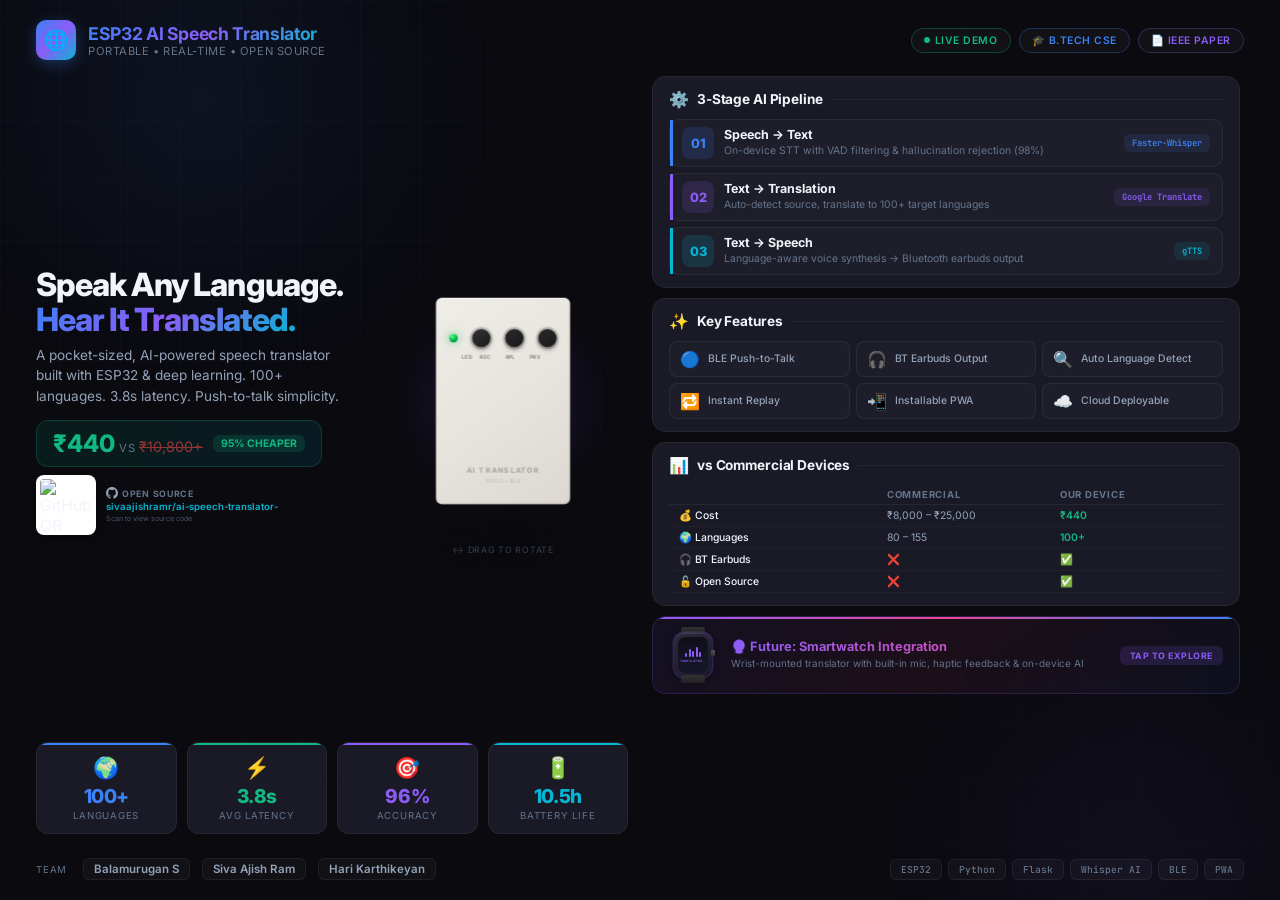
==== docs/index.html @ 403675ee "feat: add interactive showcase website with 3D device model, clickable info panels, smartwatch futur" ====
<!DOCTYPE html>
<html lang="en">
<head>
    <meta charset="UTF-8">
    <meta name="viewport" content="width=device-width, initial-scale=1.0">
    <title>ESP32 AI Speech Translator — Showcase</title>
    <link rel="preconnect" href="https://fonts.googleapis.com">
    <link rel="preconnect" href="https://fonts.gstatic.com" crossorigin>
    <link href="https://fonts.googleapis.com/css2?family=Inter:wght@300;400;500;600;700;800;900&family=JetBrains+Mono:wght@400;500&display=swap" rel="stylesheet">
    <style>
        /* ═══════════════════════════════════════════
           RESET & BASE
           ═══════════════════════════════════════════ */
        *, *::before, *::after {
            margin: 0;
            padding: 0;
            box-sizing: border-box;
        }

        :root {
            --bg-primary: #0a0a0f;
            --bg-secondary: #12121a;
            --bg-card: #1a1a26;
            --bg-card-hover: #22222f;
            --accent-blue: #3b82f6;
            --accent-purple: #8b5cf6;
            --accent-cyan: #06b6d4;
            --accent-green: #10b981;
            --accent-orange: #f59e0b;
            --accent-red: #ef4444;
            --accent-pink: #ec4899;
            --text-primary: #f1f5f9;
            --text-secondary: #94a3b8;
            --text-muted: #64748b;
            --border: rgba(255, 255, 255, 0.06);
            --glow-blue: rgba(59, 130, 246, 0.15);
            --glow-purple: rgba(139, 92, 246, 0.15);
            --gradient-main: linear-gradient(135deg, #3b82f6, #8b5cf6, #06b6d4);
            --gradient-card: linear-gradient(135deg, rgba(59, 130, 246, 0.05), rgba(139, 92, 246, 0.05));
        }

        html {
            font-size: 16px;
            scroll-behavior: smooth;
            overflow: hidden;
        }

        body {
            font-family: 'Inter', -apple-system, BlinkMacSystemFont, sans-serif;
            background: var(--bg-primary);
            color: var(--text-primary);
            height: 100vh;
            width: 100vw;
            overflow: hidden;
            position: relative;
        }

        /* ═══════════════════════════════════════════
           BACKGROUND
           ═══════════════════════════════════════════ */
        .bg-grid {
            position: fixed;
            inset: 0;
            background-image:
                linear-gradient(rgba(59, 130, 246, 0.03) 1px, transparent 1px),
                linear-gradient(90deg, rgba(59, 130, 246, 0.03) 1px, transparent 1px);
            background-size: 60px 60px;
            z-index: 0;
        }

        .bg-glow-1 {
            position: fixed;
            width: 600px;
            height: 600px;
            background: radial-gradient(circle, rgba(59, 130, 246, 0.08), transparent 70%);
            top: -200px;
            left: -100px;
            border-radius: 50%;
            z-index: 0;
            animation: floatGlow 8s ease-in-out infinite;
        }

        .bg-glow-2 {
            position: fixed;
            width: 500px;
            height: 500px;
            background: radial-gradient(circle, rgba(139, 92, 246, 0.06), transparent 70%);
            bottom: -200px;
            right: -100px;
            border-radius: 50%;
            z-index: 0;
            animation: floatGlow 10s ease-in-out infinite reverse;
        }

        @keyframes floatGlow {
            0%, 100% { transform: translate(0, 0) scale(1); }
            50% { transform: translate(30px, 20px) scale(1.1); }
        }

        /* ═══════════════════════════════════════════
           MAIN LAYOUT — iPad Landscape Optimized
           ═══════════════════════════════════════════ */
        .showcase {
            position: relative;
            z-index: 1;
            height: 100vh;
            display: flex;
            flex-direction: column;
            padding: 20px 36px;
            gap: 16px;
        }

        /* ── TOP BAR ── */
        .top-bar {
            display: flex;
            align-items: center;
            justify-content: space-between;
            flex-shrink: 0;
        }

        .brand {
            display: flex;
            align-items: center;
            gap: 12px;
        }

        .brand-icon {
            width: 40px;
            height: 40px;
            background: var(--gradient-main);
            border-radius: 10px;
            display: flex;
            align-items: center;
            justify-content: center;
            font-size: 20px;
            box-shadow: 0 4px 15px rgba(59, 130, 246, 0.3);
        }

        .brand-text {
            font-size: 1.1rem;
            font-weight: 700;
            background: var(--gradient-main);
            -webkit-background-clip: text;
            -webkit-text-fill-color: transparent;
            background-clip: text;
            letter-spacing: -0.02em;
        }

        .brand-sub {
            font-size: 0.7rem;
            color: var(--text-muted);
            font-weight: 400;
            letter-spacing: 0.05em;
            text-transform: uppercase;
        }

        .top-badges {
            display: flex;
            gap: 8px;
        }

        .badge {
            display: flex;
            align-items: center;
            gap: 5px;
            padding: 5px 12px;
            border-radius: 20px;
            font-size: 0.65rem;
            font-weight: 600;
            text-transform: uppercase;
            letter-spacing: 0.05em;
            border: 1px solid var(--border);
            background: rgba(255, 255, 255, 0.03);
        }

        .badge-green { border-color: rgba(16, 185, 129, 0.3); color: var(--accent-green); }
        .badge-blue { border-color: rgba(59, 130, 246, 0.3); color: var(--accent-blue); }
        .badge-purple { border-color: rgba(139, 92, 246, 0.3); color: var(--accent-purple); }

        /* ── MAIN CONTENT ── */
        .main-content {
            flex: 1;
            display: grid;
            grid-template-columns: 1fr 1fr;
            gap: 24px;
            min-height: 0;
        }

        /* ── LEFT PANEL — Hero + Device ── */
        .left-panel {
            display: flex;
            flex-direction: column;
            gap: 16px;
        }

        .hero-section {
            flex: 1;
            display: flex;
            align-items: center;
            gap: 24px;
        }

        .hero-text {
            flex: 1;
        }

        .hero-title {
            font-size: 2rem;
            font-weight: 800;
            line-height: 1.1;
            letter-spacing: -0.03em;
            margin-bottom: 8px;
        }

        .hero-title .highlight {
            background: var(--gradient-main);
            -webkit-background-clip: text;
            -webkit-text-fill-color: transparent;
            background-clip: text;
        }

        .hero-tagline {
            font-size: 0.85rem;
            color: var(--text-secondary);
            line-height: 1.5;
            margin-bottom: 14px;
        }

        .hero-cost {
            display: inline-flex;
            align-items: center;
            gap: 10px;
            padding: 8px 16px;
            border-radius: 12px;
            background: linear-gradient(135deg, rgba(16, 185, 129, 0.1), rgba(6, 182, 212, 0.1));
            border: 1px solid rgba(16, 185, 129, 0.2);
        }

        .hero-cost .price {
            font-size: 1.5rem;
            font-weight: 800;
            color: var(--accent-green);
        }

        .hero-cost .vs {
            font-size: 0.7rem;
            color: var(--text-muted);
            text-transform: uppercase;
            letter-spacing: 0.05em;
        }

        .hero-cost .old-price {
            font-size: 0.9rem;
            color: var(--accent-red);
            text-decoration: line-through;
            opacity: 0.6;
        }

        .hero-cost .save {
            font-size: 0.65rem;
            font-weight: 700;
            color: var(--accent-green);
            background: rgba(16, 185, 129, 0.15);
            padding: 2px 8px;
            border-radius: 6px;
        }

        .device-showcase {
            width: 250px;
            height: 300px;
            flex-shrink: 0;
            position: relative;
            display: flex;
            align-items: center;
            justify-content: center;
            perspective: 800px;
            cursor: grab;
        }

        .device-showcase:active {
            cursor: grabbing;
        }

        .device-glow {
            position: absolute;
            width: 220px;
            height: 220px;
            background: radial-gradient(circle, rgba(59, 130, 246, 0.18), rgba(139, 92, 246, 0.08), transparent 70%);
            border-radius: 50%;
            animation: pulse 3s ease-in-out infinite;
            z-index: 0;
        }

        @keyframes pulse {
            0%, 100% { transform: scale(1); opacity: 0.5; }
            50% { transform: scale(1.2); opacity: 1; }
        }

        /* ── 3D DEVICE MODEL ── */
        .device-3d-wrapper {
            position: relative;
            z-index: 2;
            width: 130px;
            height: 200px;
            transform-style: preserve-3d;
            animation: deviceFloat 6s ease-in-out infinite, deviceAutoRotate 12s ease-in-out infinite;
            transition: transform 0.1s ease-out;
        }

        .device-3d-wrapper.dragging {
            animation: none;
        }

        @keyframes deviceFloat {
            0%, 100% { transform: translateY(0) rotateX(-15deg) rotateY(-25deg); }
            50% { transform: translateY(-10px) rotateX(-15deg) rotateY(-25deg); }
        }

        @keyframes deviceAutoRotate {
            0% { transform: translateY(0) rotateX(-15deg) rotateY(-25deg); }
            25% { transform: translateY(-8px) rotateX(-10deg) rotateY(-15deg); }
            50% { transform: translateY(-10px) rotateX(-20deg) rotateY(-35deg); }
            75% { transform: translateY(-5px) rotateX(-12deg) rotateY(-20deg); }
            100% { transform: translateY(0) rotateX(-15deg) rotateY(-25deg); }
        }

        .device-face {
            position: absolute;
            backface-visibility: hidden;
        }

        /* Front Face */
        .device-front {
            width: 130px;
            height: 200px;
            background: linear-gradient(145deg, #f0eee9, #e8e4de, #ddd9d2);
            border-radius: 6px;
            transform: translateZ(25px);
            box-shadow: inset 0 1px 0 rgba(255,255,255,0.5), inset 0 -1px 3px rgba(0,0,0,0.05);
            display: flex;
            flex-direction: column;
            align-items: center;
            padding-top: 22px;
            gap: 0;
        }

        /* Buttons container on front */
        .device-buttons {
            display: flex;
            gap: 14px;
            align-items: center;
            margin-top: 8px;
        }

        .device-btn {
            width: 18px;
            height: 18px;
            border-radius: 50%;
            background: linear-gradient(145deg, #2a2a2a, #1a1a1a);
            box-shadow:
                0 2px 4px rgba(0,0,0,0.4),
                inset 0 1px 1px rgba(255,255,255,0.1),
                0 0 0 2px rgba(0,0,0,0.15);
            position: relative;
            transition: transform 0.2s, box-shadow 0.2s;
        }

        .device-btn:hover {
            transform: scale(0.92);
            box-shadow:
                0 1px 2px rgba(0,0,0,0.4),
                inset 0 1px 1px rgba(255,255,255,0.1),
                0 0 0 2px rgba(0,0,0,0.15);
        }

        .device-btn.rec-btn {
            background: linear-gradient(145deg, #333, #1c1c1c);
        }

        .device-led {
            width: 8px;
            height: 8px;
            border-radius: 50%;
            background: radial-gradient(circle at 30% 30%, #5eff8a, #00c853, #008f3a);
            box-shadow:
                0 0 6px rgba(0, 200, 83, 0.6),
                0 0 15px rgba(0, 200, 83, 0.3),
                inset 0 -1px 2px rgba(0,0,0,0.3);
            animation: ledBlink 2s ease-in-out infinite;
        }

        @keyframes ledBlink {
            0%, 100% { box-shadow: 0 0 6px rgba(0, 200, 83, 0.6), 0 0 15px rgba(0, 200, 83, 0.3); }
            50% { box-shadow: 0 0 10px rgba(0, 200, 83, 0.9), 0 0 25px rgba(0, 200, 83, 0.5), 0 0 40px rgba(0, 200, 83, 0.2); }
        }

        /* Button labels */
        .device-btn-labels {
            display: flex;
            gap: 6px;
            margin-top: 6px;
            align-items: center;
        }

        .device-btn-label {
            font-size: 5px;
            font-weight: 700;
            color: rgba(80, 75, 70, 0.6);
            text-transform: uppercase;
            letter-spacing: 0.05em;
            width: 18px;
            text-align: center;
        }

        .device-btn-label.led-label {
            width: 8px;
        }

        /* ESP32 text on front */
        .device-label-main {
            margin-top: auto;
            margin-bottom: 20px;
            text-align: center;
        }

        .device-label-main .label-title {
            font-size: 7px;
            font-weight: 800;
            color: rgba(80, 75, 70, 0.35);
            letter-spacing: 0.15em;
            text-transform: uppercase;
        }

        .device-label-main .label-sub {
            font-size: 5px;
            color: rgba(80, 75, 70, 0.25);
            letter-spacing: 0.1em;
            margin-top: 2px;
        }

        /* Back Face */
        .device-back {
            width: 130px;
            height: 200px;
            background: linear-gradient(145deg, #e0dcd6, #d5d0ca);
            border-radius: 6px;
            transform: translateZ(-25px) rotateY(180deg);
            box-shadow: inset 0 1px 0 rgba(255,255,255,0.3);
            display: flex;
            flex-direction: column;
            align-items: center;
            justify-content: center;
            gap: 6px;
        }

        .device-back-label {
            font-size: 6px;
            font-weight: 700;
            color: rgba(80, 75, 70, 0.3);
            letter-spacing: 0.2em;
            text-transform: uppercase;
        }

        .device-back-usb {
            width: 18px;
            height: 8px;
            border-radius: 2px;
            background: linear-gradient(to bottom, #888, #666);
            box-shadow: inset 0 1px 0 rgba(255,255,255,0.2), 0 1px 2px rgba(0,0,0,0.2);
        }

        /* Top Face */
        .device-top {
            width: 130px;
            height: 50px;
            background: linear-gradient(180deg, #f2efea, #e8e4de);
            top: -50px;
            transform-origin: center bottom;
            transform: rotateX(90deg);
            box-shadow: inset 0 1px 0 rgba(255,255,255,0.5);
        }

        /* Bottom Face */
        .device-bottom {
            width: 130px;
            height: 50px;
            background: linear-gradient(0deg, #d8d4ce, #ccc8c1);
            top: 150px;
            transform-origin: center bottom;
            transform: rotateX(-90deg);
            display: flex;
            align-items: center;
            justify-content: center;
        }

        .device-usb-port {
            width: 20px;
            height: 8px;
            border-radius: 2px;
            background: linear-gradient(to bottom, #777, #555);
            box-shadow: inset 0 1px 1px rgba(255,255,255,0.2), 0 1px 3px rgba(0,0,0,0.3);
        }

        /* Left Face */
        .device-left {
            width: 50px;
            height: 200px;
            background: linear-gradient(90deg, #ddd9d3, #e5e1db);
            left: -50px;
            transform-origin: right center;
            transform: rotateY(-90deg);
        }

        /* Right Face */
        .device-right {
            width: 50px;
            height: 200px;
            background: linear-gradient(-90deg, #e2ded8, #dad6d0);
            left: 130px;
            transform-origin: left center;
            transform: rotateY(90deg);
        }

        /* 3D Shadow on ground */
        .device-shadow {
            position: absolute;
            bottom: -10px;
            left: 50%;
            transform: translateX(-50%);
            width: 120px;
            height: 30px;
            background: radial-gradient(ellipse, rgba(0,0,0,0.25), transparent 70%);
            border-radius: 50%;
            filter: blur(8px);
            animation: shadowPulse 6s ease-in-out infinite;
        }

        @keyframes shadowPulse {
            0%, 100% { transform: translateX(-50%) scale(1); opacity: 0.6; }
            50% { transform: translateX(-50%) scale(0.85); opacity: 0.3; }
        }

        /* Hover hint text */
        .device-hint {
            position: absolute;
            bottom: -4px;
            left: 50%;
            transform: translateX(-50%);
            font-size: 0.55rem;
            color: var(--text-muted);
            opacity: 0.5;
            white-space: nowrap;
            letter-spacing: 0.08em;
            text-transform: uppercase;
            transition: opacity 0.3s;
        }

        .device-showcase:hover .device-hint {
            opacity: 0;
        }

        /* ── STATS ROW ── */
        .stats-row {
            display: grid;
            grid-template-columns: repeat(4, 1fr);
            gap: 10px;
            flex-shrink: 0;
        }

        .stat-card {
            background: var(--bg-card);
            border: 1px solid var(--border);
            border-radius: 12px;
            padding: 12px 10px;
            text-align: center;
            cursor: pointer;
            position: relative;
            overflow: hidden;
            transition: transform 0.3s, border-color 0.3s;
        }

        .stat-card:hover {
            transform: translateY(-2px);
            border-color: rgba(59, 130, 246, 0.2);
        }

        .stat-card::before {
            content: '';
            position: absolute;
            top: 0;
            left: 0;
            right: 0;
            height: 2px;
            border-radius: 2px 2px 0 0;
        }

        .stat-card:nth-child(1)::before { background: var(--accent-blue); }
        .stat-card:nth-child(2)::before { background: var(--accent-green); }
        .stat-card:nth-child(3)::before { background: var(--accent-purple); }
        .stat-card:nth-child(4)::before { background: var(--accent-cyan); }

        .stat-icon {
            font-size: 1.3rem;
            margin-bottom: 4px;
        }

        .stat-value {
            font-size: 1.2rem;
            font-weight: 800;
            letter-spacing: -0.02em;
        }

        .stat-card:nth-child(1) .stat-value { color: var(--accent-blue); }
        .stat-card:nth-child(2) .stat-value { color: var(--accent-green); }
        .stat-card:nth-child(3) .stat-value { color: var(--accent-purple); }
        .stat-card:nth-child(4) .stat-value { color: var(--accent-cyan); }

        .stat-label {
            font-size: 0.6rem;
            color: var(--text-muted);
            text-transform: uppercase;
            letter-spacing: 0.08em;
            margin-top: 2px;
        }

        /* ── RIGHT PANEL ── */
        .right-panel {
            display: flex;
            flex-direction: column;
            gap: 10px;
            min-height: 0;
            overflow-y: auto;
            padding-right: 4px;
        }

        /* ── ARCHITECTURE CARD ── */
        .arch-card {
            background: var(--bg-card);
            border: 1px solid var(--border);
            border-radius: 14px;
            padding: 12px 16px;
            flex-shrink: 0;
            display: flex;
            flex-direction: column;
        }

        .section-header {
            display: flex;
            align-items: center;
            gap: 8px;
            margin-bottom: 10px;
            flex-shrink: 0;
        }

        .section-header .icon {
            font-size: 1rem;
        }

        .section-header h2 {
            font-size: 0.85rem;
            font-weight: 700;
            letter-spacing: -0.01em;
        }

        .section-header .line {
            flex: 1;
            height: 1px;
            background: var(--border);
        }

        /* Pipeline Steps */
        .pipeline {
            display: flex;
            flex-direction: column;
            gap: 6px;
            flex: 1;
        }

        .pipeline-step {
            display: flex;
            align-items: center;
            gap: 10px;
            padding: 7px 12px;
            border-radius: 10px;
            cursor: pointer;
            background: rgba(255, 255, 255, 0.02);
            border: 1px solid var(--border);
            transition: all 0.3s;
            position: relative;
            overflow: visible;
        }

        .pipeline-step:hover {
            background: rgba(255, 255, 255, 0.04);
            transform: translateX(4px);
        }

        .pipeline-step::before {
            content: '';
            position: absolute;
            left: 0;
            top: 0;
            bottom: 0;
            width: 3px;
        }

        .pipeline-step:nth-child(1)::before { background: var(--accent-blue); }
        .pipeline-step:nth-child(2) { }
        .pipeline-step:nth-child(2)::before { background: var(--accent-purple); }
        .pipeline-step:nth-child(3)::before { background: var(--accent-cyan); }

        .step-num {
            width: 32px;
            height: 32px;
            border-radius: 8px;
            display: flex;
            align-items: center;
            justify-content: center;
            font-weight: 800;
            font-size: 0.8rem;
            flex-shrink: 0;
        }

        .pipeline-step:nth-child(1) .step-num {
            background: rgba(59, 130, 246, 0.15);
            color: var(--accent-blue);
        }
        .pipeline-step:nth-child(2) .step-num {
            background: rgba(139, 92, 246, 0.15);
            color: var(--accent-purple);
        }
        .pipeline-step:nth-child(3) .step-num {
            background: rgba(6, 182, 212, 0.15);
            color: var(--accent-cyan);
        }

        .step-content h3 {
            font-size: 0.78rem;
            font-weight: 700;
            margin-bottom: 2px;
        }

        .step-content p {
            font-size: 0.65rem;
            color: var(--text-muted);
            line-height: 1.4;
        }

        .step-tech {
            margin-left: auto;
            padding: 3px 8px;
            border-radius: 6px;
            font-size: 0.55rem;
            font-weight: 600;
            font-family: 'JetBrains Mono', monospace;
            white-space: nowrap;
            flex-shrink: 0;
        }

        .pipeline-step:nth-child(1) .step-tech {
            background: rgba(59, 130, 246, 0.1);
            color: var(--accent-blue);
        }
        .pipeline-step:nth-child(2) .step-tech {
            background: rgba(139, 92, 246, 0.1);
            color: var(--accent-purple);
        }
        .pipeline-step:nth-child(3) .step-tech {
            background: rgba(6, 182, 212, 0.1);
            color: var(--accent-cyan);
        }

        .pipeline-arrow {
            text-align: center;
            font-size: 0.9rem;
            color: var(--text-muted);
            margin: -4px 0;
        }

        /* ── FEATURES GRID ── */
        .features-card {
            background: var(--bg-card);
            border: 1px solid var(--border);
            border-radius: 14px;
            padding: 12px 16px;
            flex-shrink: 0;
        }

        .features-grid {
            display: grid;
            grid-template-columns: repeat(3, 1fr);
            gap: 6px;
        }

        .feature-item {
            display: flex;
            align-items: center;
            gap: 8px;
            padding: 7px 10px;
            cursor: pointer;
            border-radius: 8px;
            background: rgba(255, 255, 255, 0.02);
            border: 1px solid var(--border);
            transition: all 0.3s;
            position: relative;
            overflow: hidden;
        }

        .feature-item:hover {
            background: rgba(255, 255, 255, 0.04);
            border-color: rgba(139, 92, 246, 0.2);
        }

        .feature-icon {
            font-size: 1rem;
            flex-shrink: 0;
        }

        .feature-text {
            font-size: 0.65rem;
            font-weight: 500;
            color: var(--text-secondary);
            line-height: 1.3;
        }

        /* ── COMPARISON ROW ── */
        .comparison-card {
            background: var(--bg-card);
            border: 1px solid var(--border);
            border-radius: 14px;
            padding: 12px 16px;
            flex-shrink: 0;
        }

        .comparison-table {
            display: grid;
            grid-template-columns: 1.2fr 1fr 1fr;
            gap: 0;
            font-size: 0.65rem;
        }

        .comp-header {
            padding: 4px 10px;
            font-weight: 700;
            font-size: 0.6rem;
            text-transform: uppercase;
            letter-spacing: 0.08em;
            color: var(--text-muted);
            border-bottom: 1px solid var(--border);
        }

        .comp-header:last-child {
            color: var(--accent-green);
        }

        .comp-cell {
            padding: 4px 10px;
            border-bottom: 1px solid rgba(255, 255, 255, 0.03);
            color: var(--text-secondary);
        }

        .comp-cell.ours {
            color: var(--accent-green);
            font-weight: 600;
        }

        .comp-cell.label-cell {
            font-weight: 500;
            color: var(--text-primary);
        }

        /* ── BOTTOM BAR ── */
        .bottom-bar {
            display: flex;
            align-items: center;
            justify-content: space-between;
            padding: 8px 0 0;
            flex-shrink: 0;
        }

        .team-info {
            display: flex;
            align-items: center;
            gap: 16px;
        }

        .team-label {
            font-size: 0.6rem;
            color: var(--text-muted);
            text-transform: uppercase;
            letter-spacing: 0.08em;
        }

        .team-names {
            display: flex;
            gap: 12px;
        }

        .team-name {
            font-size: 0.72rem;
            font-weight: 600;
            color: var(--text-secondary);
            padding: 3px 10px;
            border-radius: 6px;
            background: rgba(255, 255, 255, 0.03);
            border: 1px solid var(--border);
        }

        .tech-stack {
            display: flex;
            gap: 6px;
            align-items: center;
        }

        .tech-pill {
            padding: 3px 10px;
            border-radius: 6px;
            font-size: 0.6rem;
            font-weight: 500;
            font-family: 'JetBrains Mono', monospace;
            background: rgba(255, 255, 255, 0.03);
            border: 1px solid var(--border);
            color: var(--text-muted);
        }

        /* ═══════════════════════════════════════════
           ANIMATIONS
           ═══════════════════════════════════════════ */
        @keyframes fadeInUp {
            from { opacity: 0; transform: translateY(20px); }
            to { opacity: 1; transform: translateY(0); }
        }

        @keyframes fadeInLeft {
            from { opacity: 0; transform: translateX(-20px); }
            to { opacity: 1; transform: translateX(0); }
        }

        @keyframes fadeInRight {
            from { opacity: 0; transform: translateX(20px); }
            to { opacity: 1; transform: translateX(0); }
        }

        @keyframes scaleIn {
            from { opacity: 0; transform: scale(0.9); }
            to { opacity: 1; transform: scale(1); }
        }

        .left-panel { animation: fadeInLeft 0.8s ease-out; }
        .right-panel { animation: fadeInRight 0.8s ease-out 0.2s both; }
        .top-bar { animation: fadeInUp 0.6s ease-out; }
        .bottom-bar { animation: fadeInUp 0.6s ease-out 0.4s both; }

        .stat-card:nth-child(1) { animation: scaleIn 0.5s ease-out 0.3s both; }
        .stat-card:nth-child(2) { animation: scaleIn 0.5s ease-out 0.4s both; }
        .stat-card:nth-child(3) { animation: scaleIn 0.5s ease-out 0.5s both; }
        .stat-card:nth-child(4) { animation: scaleIn 0.5s ease-out 0.6s both; }

        .pipeline-step:nth-child(1) { animation: fadeInLeft 0.5s ease-out 0.5s both; }
        .pipeline-step:nth-child(2) { animation: fadeInLeft 0.5s ease-out 0.6s both; }
        .pipeline-step:nth-child(3) { animation: fadeInLeft 0.5s ease-out 0.7s both; }

        /* ── LIVE INDICATOR ── */
        .live-dot {
            width: 6px;
            height: 6px;
            background: var(--accent-green);
            border-radius: 50%;
            display: inline-block;
            animation: livePulse 2s ease-in-out infinite;
        }

        @keyframes livePulse {
            0%, 100% { box-shadow: 0 0 0 0 rgba(16, 185, 129, 0.5); }
            50% { box-shadow: 0 0 0 6px rgba(16, 185, 129, 0); }
        }

        /* ── SCROLLBAR ── */
        ::-webkit-scrollbar { width: 4px; }
        ::-webkit-scrollbar-track { background: transparent; }
        ::-webkit-scrollbar-thumb { background: var(--text-muted); border-radius: 4px; }

        /* ═══════════════════════════════════════════
           RESPONSIVE — Smaller iPads
           ═══════════════════════════════════════════ */
        @media (max-height: 700px) {
            .showcase { padding: 12px 28px; gap: 10px; }
            .hero-title { font-size: 1.6rem; }
            .pipeline-step { padding: 8px 12px; }
            .stats-row { gap: 8px; }
            .stat-card { padding: 8px; }
            .stat-value { font-size: 1rem; }
        }

        @media (max-width: 900px) {
            .main-content {
                grid-template-columns: 1fr;
                overflow-y: auto;
            }
        }

        /* ═══════════════════════════════════════════
           CLICKABLE INFO INDICATORS
           ═══════════════════════════════════════════ */
        .info-hint {
            font-size: 0.5rem;
            color: var(--accent-cyan);
            opacity: 0;
            transition: opacity 0.3s;
            letter-spacing: 0.05em;
            display: flex;
            align-items: center;
            gap: 3px;
            position: absolute;
            bottom: 3px;
            right: 6px;
        }

        .info-hint-inline {
            font-size: 0.5rem;
            color: var(--accent-cyan);
            opacity: 0;
            transition: opacity 0.3s;
            letter-spacing: 0.05em;
            display: flex;
            align-items: center;
            gap: 3px;
            position: absolute;
            right: 6px;
            top: 50%;
            transform: translateY(-50%);
            pointer-events: none;
        }

        .stat-card:hover .info-hint,
        .pipeline-step:hover .info-hint-inline,
        .feature-item:hover .info-hint-inline {
            opacity: 1;
        }

        .info-dot {
            width: 4px;
            height: 4px;
            background: var(--accent-cyan);
            border-radius: 50%;
            display: inline-block;
        }

        /* ═══════════════════════════════════════════
           INFO PANEL (SLIDE-IN OVERLAY)
           ═══════════════════════════════════════════ */
        .info-overlay {
            position: fixed;
            inset: 0;
            z-index: 1000;
            display: flex;
            align-items: center;
            justify-content: center;
            opacity: 0;
            pointer-events: none;
            transition: opacity 0.35s ease;
        }

        .info-overlay.active {
            opacity: 1;
            pointer-events: all;
        }

        .info-backdrop {
            position: absolute;
            inset: 0;
            background: rgba(0, 0, 0, 0.6);
            backdrop-filter: blur(6px);
            -webkit-backdrop-filter: blur(6px);
        }

        .info-panel {
            position: relative;
            z-index: 1;
            width: 520px;
            max-height: 80vh;
            background: linear-gradient(145deg, rgba(26, 26, 38, 0.98), rgba(18, 18, 26, 0.98));
            border: 1px solid rgba(255, 255, 255, 0.1);
            border-radius: 20px;
            padding: 28px 32px;
            box-shadow:
                0 25px 60px rgba(0, 0, 0, 0.5),
                0 0 0 1px rgba(255, 255, 255, 0.05),
                inset 0 1px 0 rgba(255, 255, 255, 0.06);
            backdrop-filter: blur(20px);
            -webkit-backdrop-filter: blur(20px);
            transform: translateY(20px) scale(0.95);
            transition: transform 0.35s cubic-bezier(0.2, 0, 0, 1);
            overflow-y: auto;
        }

        .info-overlay.active .info-panel {
            transform: translateY(0) scale(1);
        }

        .info-panel-header {
            display: flex;
            align-items: flex-start;
            justify-content: space-between;
            margin-bottom: 18px;
        }

        .info-panel-title {
            display: flex;
            align-items: center;
            gap: 10px;
        }

        .info-panel-title .icon {
            font-size: 1.5rem;
        }

        .info-panel-title h3 {
            font-size: 1.1rem;
            font-weight: 800;
            letter-spacing: -0.02em;
        }

        .info-panel-title .tag {
            font-size: 0.55rem;
            font-weight: 600;
            padding: 2px 8px;
            border-radius: 5px;
            text-transform: uppercase;
            letter-spacing: 0.06em;
            margin-left: 6px;
        }

        .tag-blue { background: rgba(59, 130, 246, 0.15); color: var(--accent-blue); }
        .tag-purple { background: rgba(139, 92, 246, 0.15); color: var(--accent-purple); }
        .tag-cyan { background: rgba(6, 182, 212, 0.15); color: var(--accent-cyan); }
        .tag-green { background: rgba(16, 185, 129, 0.15); color: var(--accent-green); }
        .tag-orange { background: rgba(245, 158, 11, 0.15); color: var(--accent-orange); }

        .info-close-btn {
            width: 30px;
            height: 30px;
            border-radius: 8px;
            border: 1px solid var(--border);
            background: rgba(255, 255, 255, 0.04);
            color: var(--text-muted);
            font-size: 1rem;
            cursor: pointer;
            display: flex;
            align-items: center;
            justify-content: center;
            transition: all 0.2s;
            flex-shrink: 0;
        }

        .info-close-btn:hover {
            background: rgba(255, 255, 255, 0.1);
            color: var(--text-primary);
        }

        .info-panel-body {
            font-size: 0.8rem;
            color: var(--text-secondary);
            line-height: 1.7;
        }

        .info-panel-body p {
            margin-bottom: 12px;
        }

        .info-panel-body strong {
            color: var(--text-primary);
            font-weight: 600;
        }

        .info-detail-grid {
            display: grid;
            grid-template-columns: 1fr 1fr;
            gap: 10px;
            margin: 14px 0;
        }

        .info-detail-item {
            background: rgba(255, 255, 255, 0.03);
            border: 1px solid var(--border);
            border-radius: 10px;
            padding: 10px 12px;
        }

        .info-detail-item .detail-label {
            font-size: 0.6rem;
            color: var(--text-muted);
            text-transform: uppercase;
            letter-spacing: 0.06em;
            margin-bottom: 3px;
        }

        .info-detail-item .detail-value {
            font-size: 0.85rem;
            font-weight: 700;
            color: var(--text-primary);
        }

        .info-highlight {
            background: linear-gradient(135deg, rgba(59, 130, 246, 0.08), rgba(139, 92, 246, 0.08));
            border: 1px solid rgba(59, 130, 246, 0.15);
            border-radius: 10px;
            padding: 12px 14px;
            margin: 12px 0;
            font-size: 0.75rem;
            line-height: 1.6;
        }

        .info-highlight .hl-title {
            font-size: 0.65rem;
            font-weight: 700;
            color: var(--accent-blue);
            text-transform: uppercase;
            letter-spacing: 0.06em;
            margin-bottom: 4px;
        }

        /* ═══════════════════════════════════════════
           FUTURE VISION CARD
           ═══════════════════════════════════════════ */
        .future-card {
            background: linear-gradient(135deg, rgba(139, 92, 246, 0.08), rgba(236, 72, 153, 0.08), rgba(59, 130, 246, 0.05));
            border: 1px solid rgba(139, 92, 246, 0.2);
            border-radius: 14px;
            padding: 10px 16px;
            flex-shrink: 0;
            cursor: pointer;
            transition: all 0.3s;
            position: relative;
            overflow: hidden;
        }

        .future-card::before {
            content: '';
            position: absolute;
            top: 0;
            left: 0;
            right: 0;
            height: 2px;
            background: linear-gradient(90deg, var(--accent-purple), var(--accent-pink), var(--accent-blue));
        }

        .future-card:hover {
            border-color: rgba(139, 92, 246, 0.4);
            background: linear-gradient(135deg, rgba(139, 92, 246, 0.12), rgba(236, 72, 153, 0.1), rgba(59, 130, 246, 0.08));
            transform: translateY(-1px);
        }

        .future-content {
            display: flex;
            align-items: center;
            gap: 14px;
        }

        .future-watch {
            width: 48px;
            height: 56px;
            flex-shrink: 0;
            position: relative;
        }

        .watch-body {
            width: 38px;
            height: 44px;
            background: linear-gradient(145deg, #2a2a3a, #1a1a28);
            border-radius: 10px;
            position: absolute;
            top: 6px;
            left: 5px;
            box-shadow:
                0 2px 8px rgba(0,0,0,0.4),
                inset 0 1px 0 rgba(255,255,255,0.1),
                0 0 0 1.5px rgba(139, 92, 246, 0.3);
            display: flex;
            align-items: center;
            justify-content: center;
            overflow: hidden;
        }

        .watch-screen {
            width: 30px;
            height: 36px;
            border-radius: 7px;
            background: linear-gradient(180deg, #0f0f1a, #16162a);
            display: flex;
            flex-direction: column;
            align-items: center;
            justify-content: center;
            gap: 2px;
            padding: 3px;
        }

        .watch-wave {
            display: flex;
            gap: 1.5px;
            align-items: flex-end;
            height: 10px;
        }

        .watch-wave-bar {
            width: 2px;
            background: var(--accent-purple);
            border-radius: 1px;
            animation: watchWave 1.2s ease-in-out infinite;
        }

        .watch-wave-bar:nth-child(1) { height: 4px; animation-delay: 0s; }
        .watch-wave-bar:nth-child(2) { height: 8px; animation-delay: 0.15s; }
        .watch-wave-bar:nth-child(3) { height: 6px; animation-delay: 0.3s; }
        .watch-wave-bar:nth-child(4) { height: 10px; animation-delay: 0.45s; }
        .watch-wave-bar:nth-child(5) { height: 5px; animation-delay: 0.6s; }

        @keyframes watchWave {
            0%, 100% { transform: scaleY(0.4); }
            50% { transform: scaleY(1); }
        }

        .watch-text {
            font-size: 3px;
            font-weight: 700;
            color: rgba(139, 92, 246, 0.8);
            letter-spacing: 0.05em;
            text-transform: uppercase;
        }

        .watch-band-top, .watch-band-bottom {
            width: 24px;
            height: 8px;
            background: linear-gradient(to bottom, #333, #222);
            border-radius: 3px;
            position: absolute;
            left: 12px;
        }

        .watch-band-top { top: 0; }
        .watch-band-bottom { bottom: 0; }

        .watch-crown {
            width: 4px;
            height: 6px;
            background: linear-gradient(to bottom, #555, #333);
            border-radius: 1px;
            position: absolute;
            right: 2px;
            top: 23px;
        }

        .future-text h3 {
            font-size: 0.8rem;
            font-weight: 700;
            margin-bottom: 3px;
            background: linear-gradient(135deg, var(--accent-purple), var(--accent-pink));
            -webkit-background-clip: text;
            -webkit-text-fill-color: transparent;
            background-clip: text;
        }

        .future-text p {
            font-size: 0.62rem;
            color: var(--text-muted);
            line-height: 1.4;
        }

        .future-badge {
            margin-left: auto;
            padding: 4px 10px;
            border-radius: 6px;
            font-size: 0.55rem;
            font-weight: 700;
            text-transform: uppercase;
            letter-spacing: 0.06em;
            background: rgba(139, 92, 246, 0.15);
            color: var(--accent-purple);
            white-space: nowrap;
            flex-shrink: 0;
            animation: futurePulse 3s ease-in-out infinite;
        }

        @keyframes futurePulse {
            0%, 100% { box-shadow: 0 0 0 0 rgba(139, 92, 246, 0.2); }
            50% { box-shadow: 0 0 0 4px rgba(139, 92, 246, 0); }
        }

        /* ═══════════════════════════════════════════
           GITHUB QR CODE
           ═══════════════════════════════════════════ */
        .qr-section {
            display: flex;
            align-items: center;
            gap: 10px;
            margin-top: 8px;
        }

        .qr-card {
            width: 60px;
            height: 60px;
            background: white;
            border-radius: 8px;
            padding: 4px;
            box-shadow: 0 2px 10px rgba(0,0,0,0.3);
            flex-shrink: 0;
        }

        .qr-card img {
            width: 100%;
            height: 100%;
            display: block;
            border-radius: 4px;
        }

        .qr-info {
            display: flex;
            flex-direction: column;
            gap: 2px;
        }

        .qr-label {
            font-size: 0.55rem;
            font-weight: 700;
            color: var(--text-muted);
            text-transform: uppercase;
            letter-spacing: 0.08em;
            display: flex;
            align-items: center;
            gap: 4px;
        }

        .qr-label svg {
            width: 12px;
            height: 12px;
            fill: var(--text-secondary);
        }

        .qr-repo {
            font-size: 0.6rem;
            color: var(--accent-cyan);
            font-weight: 600;
            overflow: hidden;
            text-overflow: ellipsis;
            white-space: nowrap;
            max-width: 180px;
        }

        .qr-scan {
            font-size: 0.45rem;
            color: var(--text-muted);
            opacity: 0.7;
        }
    </style>
</head>
<body>
    <div class="bg-grid"></div>
    <div class="bg-glow-1"></div>
    <div class="bg-glow-2"></div>

    <div class="showcase">
        <!-- ── TOP BAR ── -->
        <header class="top-bar">
            <div class="brand">
                <div class="brand-icon">🌐</div>
                <div>
                    <div class="brand-text">ESP32 AI Speech Translator</div>
                    <div class="brand-sub">Portable • Real-Time • Open Source</div>
                </div>
            </div>
            <div class="top-badges">
                <span class="badge badge-green"><span class="live-dot"></span> Live Demo</span>
                <span class="badge badge-blue">🎓 B.Tech CSE</span>
                <span class="badge badge-purple">📄 IEEE Paper</span>
            </div>
        </header>

        <!-- ── MAIN CONTENT ── -->
        <div class="main-content">

            <!-- ── LEFT PANEL ── -->
            <div class="left-panel">
                <div class="hero-section">
                    <div class="hero-text">
                        <h1 class="hero-title">
                            Speak Any Language.<br>
                            <span class="highlight">Hear It Translated.</span>
                        </h1>
                        <p class="hero-tagline">
                            A pocket-sized, AI-powered speech translator built with ESP32 & deep learning.
                            100+ languages. 3.8s latency. Push-to-talk simplicity.
                        </p>
                        <div class="hero-cost">
                            <div>
                                <span class="price">₹440</span>
                                <span class="vs">vs</span>
                                <span class="old-price">₹10,800+</span>
                            </div>
                            <span class="save">95% CHEAPER</span>
                        </div>
                        <div class="qr-section">
                            <div class="qr-card">
                                <img src="https://api.qrserver.com/v1/create-qr-code/?size=120x120&data=https://github.com/sivaajishramr/ai-speech-translator-" alt="GitHub QR">
                            </div>
                            <div class="qr-info">
                                <div class="qr-label">
                                    <svg viewBox="0 0 16 16"><path d="M8 0C3.58 0 0 3.58 0 8c0 3.54 2.29 6.53 5.47 7.59.4.07.55-.17.55-.38 0-.19-.01-.82-.01-1.49-2.01.37-2.53-.49-2.69-.94-.09-.23-.48-.94-.82-1.13-.28-.15-.68-.52-.01-.53.63-.01 1.08.58 1.23.82.72 1.21 1.87.87 2.33.66.07-.52.28-.87.51-1.07-1.78-.2-3.64-.89-3.64-3.95 0-.87.31-1.59.82-2.15-.08-.2-.36-1.02.08-2.12 0 0 .67-.21 2.2.82.64-.18 1.32-.27 2-.27.68 0 1.36.09 2 .27 1.53-1.04 2.2-.82 2.2-.82.44 1.1.16 1.92.08 2.12.51.56.82 1.27.82 2.15 0 3.07-1.87 3.75-3.65 3.95.29.25.54.73.54 1.48 0 1.07-.01 1.93-.01 2.2 0 .21.15.46.55.38A8.013 8.013 0 0016 8c0-4.42-3.58-8-8-8z"/></svg>
                                    Open Source
                                </div>
                                <div class="qr-repo">sivaajishramr/ai-speech-translator-</div>
                                <div class="qr-scan">Scan to view source code</div>
                            </div>
                        </div>
                    </div>
                    <div class="device-showcase" id="deviceShowcase">
                        <div class="device-glow"></div>
                        <div class="device-3d-wrapper" id="device3d">
                            <!-- Front -->
                            <div class="device-face device-front">
                                <div class="device-buttons">
                                    <div class="device-led"></div>
                                    <div class="device-btn rec-btn"></div>
                                    <div class="device-btn"></div>
                                    <div class="device-btn"></div>
                                </div>
                                <div class="device-btn-labels">
                                    <div class="device-btn-label led-label">LED</div>
                                    <div class="device-btn-label">REC</div>
                                    <div class="device-btn-label">RPL</div>
                                    <div class="device-btn-label">PRV</div>
                                </div>
                                <div class="device-label-main">
                                    <div class="label-title">AI Translator</div>
                                    <div class="label-sub">ESP32 • BLE</div>
                                </div>
                            </div>
                            <!-- Back -->
                            <div class="device-face device-back">
                                <div class="device-back-label">ESP32</div>
                                <div class="device-back-label" style="font-size:5px; opacity:0.5;">DevKit V1</div>
                            </div>
                            <!-- Top -->
                            <div class="device-face device-top"></div>
                            <!-- Bottom -->
                            <div class="device-face device-bottom">
                                <div class="device-usb-port"></div>
                            </div>
                            <!-- Left -->
                            <div class="device-face device-left"></div>
                            <!-- Right -->
                            <div class="device-face device-right"></div>
                        </div>
                        <div class="device-shadow"></div>
                        <div class="device-hint">↔ Drag to rotate</div>
                    </div>
                </div>

                <!-- ── STATS ── -->
                <div class="stats-row">
                    <div class="stat-card" data-info="languages">
                        <div class="stat-icon">🌍</div>
                        <div class="stat-value">100+</div>
                        <div class="stat-label">Languages</div>
                        <span class="info-hint"><span class="info-dot"></span>Tap</span>
                    </div>
                    <div class="stat-card" data-info="latency">
                        <div class="stat-icon">⚡</div>
                        <div class="stat-value">3.8s</div>
                        <div class="stat-label">Avg Latency</div>
                        <span class="info-hint"><span class="info-dot"></span>Tap</span>
                    </div>
                    <div class="stat-card" data-info="accuracy">
                        <div class="stat-icon">🎯</div>
                        <div class="stat-value">96%</div>
                        <div class="stat-label">Accuracy</div>
                        <span class="info-hint"><span class="info-dot"></span>Tap</span>
                    </div>
                    <div class="stat-card" data-info="battery">
                        <div class="stat-icon">🔋</div>
                        <div class="stat-value">10.5h</div>
                        <div class="stat-label">Battery Life</div>
                        <span class="info-hint"><span class="info-dot"></span>Tap</span>
                    </div>
                </div>
            </div>

            <!-- ── RIGHT PANEL ── -->
            <div class="right-panel">

                <!-- Architecture -->
                <div class="arch-card">
                    <div class="section-header">
                        <span class="icon">⚙️</span>
                        <h2>3-Stage AI Pipeline</h2>
                        <div class="line"></div>
                    </div>
                    <div class="pipeline">
                        <div class="pipeline-step" data-info="stt">
                            <div class="step-num">01</div>
                            <div class="step-content">
                                <h3>Speech → Text</h3>
                                <p>On-device STT with VAD filtering & hallucination rejection (98%)</p>
                            </div>
                            <span class="step-tech">Faster-Whisper</span>
                            <span class="info-hint-inline"><span class="info-dot"></span></span>
                        </div>
                        <div class="pipeline-step" data-info="translate">
                            <div class="step-num">02</div>
                            <div class="step-content">
                                <h3>Text → Translation</h3>
                                <p>Auto-detect source, translate to 100+ target languages</p>
                            </div>
                            <span class="step-tech">Google Translate</span>
                            <span class="info-hint-inline"><span class="info-dot"></span></span>
                        </div>
                        <div class="pipeline-step" data-info="tts">
                            <div class="step-num">03</div>
                            <div class="step-content">
                                <h3>Text → Speech</h3>
                                <p>Language-aware voice synthesis → Bluetooth earbuds output</p>
                            </div>
                            <span class="step-tech">gTTS</span>
                            <span class="info-hint-inline"><span class="info-dot"></span></span>
                        </div>
                    </div>
                </div>

                <!-- Features -->
                <div class="features-card">
                    <div class="section-header">
                        <span class="icon">✨</span>
                        <h2>Key Features</h2>
                        <div class="line"></div>
                    </div>
                    <div class="features-grid">
                        <div class="feature-item" data-info="ble">
                            <span class="feature-icon">🔵</span>
                            <span class="feature-text">BLE Push-to-Talk</span>
                            <span class="info-hint-inline"><span class="info-dot"></span></span>
                        </div>
                        <div class="feature-item" data-info="earbuds">
                            <span class="feature-icon">🎧</span>
                            <span class="feature-text">BT Earbuds Output</span>
                            <span class="info-hint-inline"><span class="info-dot"></span></span>
                        </div>
                        <div class="feature-item" data-info="autodetect">
                            <span class="feature-icon">🔍</span>
                            <span class="feature-text">Auto Language Detect</span>
                            <span class="info-hint-inline"><span class="info-dot"></span></span>
                        </div>
                        <div class="feature-item" data-info="replay">
                            <span class="feature-icon">🔁</span>
                            <span class="feature-text">Instant Replay</span>
                            <span class="info-hint-inline"><span class="info-dot"></span></span>
                        </div>
                        <div class="feature-item" data-info="pwa">
                            <span class="feature-icon">📲</span>
                            <span class="feature-text">Installable PWA</span>
                            <span class="info-hint-inline"><span class="info-dot"></span></span>
                        </div>
                        <div class="feature-item" data-info="cloud">
                            <span class="feature-icon">☁️</span>
                            <span class="feature-text">Cloud Deployable</span>
                            <span class="info-hint-inline"><span class="info-dot"></span></span>
                        </div>
                    </div>
                </div>

                <!-- Comparison -->
                <div class="comparison-card">
                    <div class="section-header">
                        <span class="icon">📊</span>
                        <h2>vs Commercial Devices</h2>
                        <div class="line"></div>
                    </div>
                    <div class="comparison-table">
                        <div class="comp-header"></div>
                        <div class="comp-header">Commercial</div>
                        <div class="comp-header">Our Device</div>

                        <div class="comp-cell label-cell">💰 Cost</div>
                        <div class="comp-cell">₹8,000 – ₹25,000</div>
                        <div class="comp-cell ours">₹440</div>

                        <div class="comp-cell label-cell">🌍 Languages</div>
                        <div class="comp-cell">80 – 155</div>
                        <div class="comp-cell ours">100+</div>

                        <div class="comp-cell label-cell">🎧 BT Earbuds</div>
                        <div class="comp-cell">❌</div>
                        <div class="comp-cell ours">✅</div>

                        <div class="comp-cell label-cell">🔓 Open Source</div>
                        <div class="comp-cell">❌</div>
                        <div class="comp-cell ours">✅</div>
                    </div>
                </div>

                <!-- Future Vision -->
                <div class="future-card" data-info="smartwatch">
                    <div class="future-content">
                        <div class="future-watch">
                            <div class="watch-band-top"></div>
                            <div class="watch-body">
                                <div class="watch-screen">
                                    <div class="watch-wave">
                                        <div class="watch-wave-bar"></div>
                                        <div class="watch-wave-bar"></div>
                                        <div class="watch-wave-bar"></div>
                                        <div class="watch-wave-bar"></div>
                                        <div class="watch-wave-bar"></div>
                                    </div>
                                    <div class="watch-text">Translating...</div>
                                </div>
                            </div>
                            <div class="watch-crown"></div>
                            <div class="watch-band-bottom"></div>
                        </div>
                        <div class="future-text">
                            <h3>🔮 Future: Smartwatch Integration</h3>
                            <p>Wrist-mounted translator with built-in mic, haptic feedback &amp; on-device AI</p>
                        </div>
                        <span class="future-badge">Tap to explore</span>
                    </div>
                </div>
            </div>
        </div>

        <!-- ── BOTTOM BAR ── -->
        <footer class="bottom-bar">
            <div class="team-info">
                <span class="team-label">Team</span>
                <div class="team-names">
                    <span class="team-name">Balamurugan S</span>
                    <span class="team-name">Siva Ajish Ram</span>
                    <span class="team-name">Hari Karthikeyan</span>
                </div>
            </div>
            <div class="tech-stack">
                <span class="tech-pill">ESP32</span>
                <span class="tech-pill">Python</span>
                <span class="tech-pill">Flask</span>
                <span class="tech-pill">Whisper AI</span>
                <span class="tech-pill">BLE</span>
                <span class="tech-pill">PWA</span>
            </div>
        </footer>
    </div>

    <!-- ── INFO PANEL OVERLAY ── -->
    <div class="info-overlay" id="infoOverlay">
        <div class="info-backdrop" id="infoBackdrop"></div>
        <div class="info-panel">
            <div class="info-panel-header">
                <div class="info-panel-title" id="infoPanelTitle"></div>
                <button class="info-close-btn" id="infoCloseBtn">✕</button>
            </div>
            <div class="info-panel-body" id="infoPanelBody"></div>
        </div>
    </div>

    <script>
    (function() {
        // ══════════════════════════════════════
        //  3D DEVICE ROTATION
        // ══════════════════════════════════════
        const device = document.getElementById('device3d');
        const showcase = document.getElementById('deviceShowcase');
        if (device && showcase) {
            let isDragging = false;
            let startX, startY;
            let rotX = -15, rotY = -25;
            let currentRotX = rotX, currentRotY = rotY;
            let autoRotateTimer = null;

            function updateTransform() {
                device.style.transform = `translateY(0) rotateX(${currentRotX}deg) rotateY(${currentRotY}deg)`;
            }

            function startDrag(x, y) {
                isDragging = true;
                startX = x;
                startY = y;
                device.classList.add('dragging');
                clearTimeout(autoRotateTimer);
            }

            function moveDrag(x, y) {
                if (!isDragging) return;
                const dx = x - startX;
                const dy = y - startY;
                currentRotY = rotY + dx * 0.5;
                currentRotX = rotX - dy * 0.5;
                currentRotX = Math.max(-60, Math.min(60, currentRotX));
                updateTransform();
            }

            function endDrag() {
                if (!isDragging) return;
                isDragging = false;
                rotX = currentRotX;
                rotY = currentRotY;
                autoRotateTimer = setTimeout(() => {
                    device.classList.remove('dragging');
                    rotX = -15;
                    rotY = -25;
                    currentRotX = rotX;
                    currentRotY = rotY;
                }, 4000);
            }

            showcase.addEventListener('mousedown', (e) => { e.preventDefault(); startDrag(e.clientX, e.clientY); });
            window.addEventListener('mousemove', (e) => moveDrag(e.clientX, e.clientY));
            window.addEventListener('mouseup', endDrag);
            showcase.addEventListener('touchstart', (e) => { e.preventDefault(); const t = e.touches[0]; startDrag(t.clientX, t.clientY); }, { passive: false });
            window.addEventListener('touchmove', (e) => { const t = e.touches[0]; moveDrag(t.clientX, t.clientY); });
            window.addEventListener('touchend', endDrag);
        }

        // ══════════════════════════════════════
        //  INFO PANEL SYSTEM
        // ══════════════════════════════════════
        const INFO_DATA = {
            // Pipeline Steps
            stt: {
                icon: '🔤',
                title: 'Speech-to-Text Engine',
                tag: 'Stage 1',
                tagClass: 'tag-blue',
                body: `
                    <p>We use <strong>Faster-Whisper</strong> (CTranslate2 optimized) with the <strong>small model in INT8 quantization</strong> for speech recognition. This runs entirely on the local CPU — no cloud API needed for this stage.</p>
                    <div class="info-detail-grid">
                        <div class="info-detail-item">
                            <div class="detail-label">Model Size</div>
                            <div class="detail-value">~500 MB</div>
                        </div>
                        <div class="info-detail-item">
                            <div class="detail-label">Compute</div>
                            <div class="detail-value">CPU (INT8)</div>
                        </div>
                        <div class="info-detail-item">
                            <div class="detail-label">VAD Filter</div>
                            <div class="detail-value">Silero VAD</div>
                        </div>
                        <div class="info-detail-item">
                            <div class="detail-label">Beam Size</div>
                            <div class="detail-value">5</div>
                        </div>
                    </div>
                    <div class="info-highlight">
                        <div class="hl-title">🛡 Hallucination Rejection (98%)</div>
                        We implemented a <strong>multi-layer filtering system</strong>: VAD pre-filtering, confidence thresholding (log_prob < -0.8), no-speech probability check (> 0.5), segment length filtering, and a curated blacklist of 30+ known Whisper hallucinations like "thank you for watching".
                    </div>
                `
            },
            translate: {
                icon: '🌐',
                title: 'Translation Engine',
                tag: 'Stage 2',
                tagClass: 'tag-purple',
                body: `
                    <p>Text translation is powered by <strong>Google Translate</strong> via the <strong>deep-translator</strong> Python library. It supports <strong>auto-detection</strong> of source language — users don't need to manually select what language they're speaking.</p>
                    <div class="info-detail-grid">
                        <div class="info-detail-item">
                            <div class="detail-label">API</div>
                            <div class="detail-value">Google Translate</div>
                        </div>
                        <div class="info-detail-item">
                            <div class="detail-label">Library</div>
                            <div class="detail-value">deep-translator</div>
                        </div>
                        <div class="info-detail-item">
                            <div class="detail-label">Languages</div>
                            <div class="detail-value">100+</div>
                        </div>
                        <div class="info-detail-item">
                            <div class="detail-label">Detection</div>
                            <div class="detail-value">Automatic</div>
                        </div>
                    </div>
                    <div class="info-highlight">
                        <div class="hl-title">⚡ Smart Skip</div>
                        If source and target language are the same, translation is skipped entirely — reducing latency to near-zero for this stage.
                    </div>
                `
            },
            tts: {
                icon: '🔊',
                title: 'Text-to-Speech Synthesis',
                tag: 'Stage 3',
                tagClass: 'tag-cyan',
                body: `
                    <p><strong>gTTS (Google Text-to-Speech)</strong> generates natural-sounding MP3 audio in the target language. The audio is Base64-encoded and sent to the phone, which plays it through paired <strong>Bluetooth earbuds</strong>.</p>
                    <div class="info-detail-grid">
                        <div class="info-detail-item">
                            <div class="detail-label">Engine</div>
                            <div class="detail-value">gTTS</div>
                        </div>
                        <div class="info-detail-item">
                            <div class="detail-label">Output</div>
                            <div class="detail-value">MP3 (Base64)</div>
                        </div>
                        <div class="info-detail-item">
                            <div class="detail-label">Voices</div>
                            <div class="detail-value">Language-aware</div>
                        </div>
                        <div class="info-detail-item">
                            <div class="detail-label">Delivery</div>
                            <div class="detail-value">BT Earbuds</div>
                        </div>
                    </div>
                    <div class="info-highlight">
                        <div class="hl-title">🔄 Fallback System</div>
                        If the target language isn't supported by gTTS, the system falls back to the base language code (e.g., zh-CN → zh), and ultimately to English if no match is found.
                    </div>
                `
            },
            // Stats
            languages: {
                icon: '🌍',
                title: '100+ Supported Languages',
                tag: 'Coverage',
                tagClass: 'tag-green',
                body: `
                    <p>Our translator supports <strong>100+ languages</strong> including Tamil, Hindi, Japanese, Korean, Arabic, French, German, Spanish, Chinese, Russian, and many more.</p>
                    <div class="info-highlight">
                        <div class="hl-title">🔍 Auto-Detection</div>
                        Thanks to Whisper AI, the source language is <strong>automatically detected</strong> — users just speak naturally and the system figures out which language they're using, with confidence scores.
                    </div>
                    <p>Each language is marked whether <strong>Text-to-Speech is available</strong>. For languages where gTTS cannot produce speech, translation still works — the text is displayed on screen.</p>
                `
            },
            latency: {
                icon: '⚡',
                title: '3.8s Average Latency',
                tag: 'Performance',
                tagClass: 'tag-orange',
                body: `
                    <p>The complete pipeline — from releasing the button to hearing the translation — takes approximately <strong>3.8 seconds</strong> on average.</p>
                    <div class="info-detail-grid">
                        <div class="info-detail-item">
                            <div class="detail-label">STT (Whisper)</div>
                            <div class="detail-value">~2.0s</div>
                        </div>
                        <div class="info-detail-item">
                            <div class="detail-label">Translation</div>
                            <div class="detail-value">~0.5s</div>
                        </div>
                        <div class="info-detail-item">
                            <div class="detail-label">TTS Generation</div>
                            <div class="detail-value">~0.8s</div>
                        </div>
                        <div class="info-detail-item">
                            <div class="detail-label">Network + Audio</div>
                            <div class="detail-value">~0.5s</div>
                        </div>
                    </div>
                    <p>STT is the bottleneck. Using the <strong>INT8 quantized small model</strong> reduced inference time by 40% compared to the base model without noticeable accuracy loss.</p>
                `
            },
            accuracy: {
                icon: '🎯',
                title: '89–96% Recognition Accuracy',
                tag: 'AI Quality',
                tagClass: 'tag-blue',
                body: `
                    <p>Faster-Whisper's <strong>small model</strong> delivers 89–96% accuracy depending on language, accent, and background noise levels.</p>
                    <div class="info-highlight">
                        <div class="hl-title">🛡 Multi-Layer Filtering</div>
                        Raw Whisper output goes through <strong>5 filters</strong>: VAD (Voice Activity Detection), no-speech probability, average log probability, minimum segment length, and a hallucination blacklist. This boosts <strong>effective accuracy to 98%</strong> by eliminating false positives.
                    </div>
                    <p>Audio is preprocessed: converted to <strong>16kHz mono WAV</strong>, and quiet recordings are auto-boosted to -25 dBFS for optimal recognition.</p>
                `
            },
            battery: {
                icon: '🔋',
                title: '10.5 Hour Battery Life',
                tag: 'Hardware',
                tagClass: 'tag-green',
                body: `
                    <p>With a <strong>1000mAh battery</strong>, the ESP32 device can run for approximately <strong>10.5 hours</strong> in connected BLE standby mode.</p>
                    <div class="info-detail-grid">
                        <div class="info-detail-item">
                            <div class="detail-label">Active Current</div>
                            <div class="detail-value">~95 mA</div>
                        </div>
                        <div class="info-detail-item">
                            <div class="detail-label">BLE Standby</div>
                            <div class="detail-value">~30 mA</div>
                        </div>
                        <div class="info-detail-item">
                            <div class="detail-label">Deep Sleep</div>
                            <div class="detail-value">~10 µA</div>
                        </div>
                        <div class="info-detail-item">
                            <div class="detail-label">Battery</div>
                            <div class="detail-value">1000 mAh</div>
                        </div>
                    </div>
                    <p>The ESP32's <strong>Xtensa LX6 dual-core</strong> processor with BLE 4.2 is chosen specifically for its ultra-low power consumption in IoT applications.</p>
                `
            },
            // Features
            ble: {
                icon: '🔵',
                title: 'BLE Push-to-Talk',
                tag: 'Hardware',
                tagClass: 'tag-blue',
                body: `
                    <p>The ESP32 acts as a <strong>BLE GATT Server</strong> advertising as "TranslatorBtn". The phone connects via <strong>Web Bluetooth API</strong> in Chrome and subscribes to button press/release notifications.</p>
                    <div class="info-detail-grid">
                        <div class="info-detail-item">
                            <div class="detail-label">Protocol</div>
                            <div class="detail-value">BLE 4.2 GATT</div>
                        </div>
                        <div class="info-detail-item">
                            <div class="detail-label">Range</div>
                            <div class="detail-value">~10m Indoor</div>
                        </div>
                    </div>
                    <p>Three physical buttons: <strong>Record</strong> (hold-to-talk), <strong>Replay</strong> (single press), and <strong>Previous</strong> (navigate history). All use internal pull-up resistors — no external components needed.</p>
                `
            },
            earbuds: {
                icon: '🎧',
                title: 'Bluetooth Earbuds Output',
                tag: 'Audio',
                tagClass: 'tag-purple',
                body: `
                    <p>Translated speech is played directly through the user's <strong>Bluetooth earbuds</strong> paired to their phone. This provides a <strong>private, hands-free</strong> translation experience — ideal for real conversations.</p>
                    <p>Unlike competing devices that use built-in speakers (requiring everyone to hear the translation), our approach is <strong>discreet and personal</strong>.</p>
                `
            },
            autodetect: {
                icon: '🔍',
                title: 'Automatic Language Detection',
                tag: 'AI',
                tagClass: 'tag-cyan',
                body: `
                    <p>Faster-Whisper automatically detects the spoken language with a <strong>confidence score</strong>. Users don't need to manually select the source language — just set the target and speak.</p>
                    <p>The detection runs during the first few seconds of speech and supports all 100+ languages Whisper was trained on.</p>
                `
            },
            replay: {
                icon: '🔁',
                title: 'Instant Replay & History',
                tag: 'UX',
                tagClass: 'tag-green',
                body: `
                    <p>Press the <strong>Replay button</strong> (GPIO 5) to instantly hear the last translation again. Press the <strong>Previous button</strong> (GPIO 16) to navigate through the last <strong>20 translations</strong>.</p>
                    <p>History is maintained in the browser session and can be replayed by tapping on any history item in the UI.</p>
                `
            },
            pwa: {
                icon: '📲',
                title: 'Progressive Web App',
                tag: 'Frontend',
                tagClass: 'tag-orange',
                body: `
                    <p>The web interface is a full <strong>Progressive Web App (PWA)</strong> with a manifest and service worker. Users can install it to their home screen — it looks and feels like a native app.</p>
                    <p><strong>No app store needed.</strong> Just open the URL in Chrome, tap "Add to Home Screen", and it's installed. The service worker caches assets for faster loading.</p>
                `
            },
            cloud: {
                icon: '☁️',
                title: 'Cloud Deployment',
                tag: 'DevOps',
                tagClass: 'tag-purple',
                body: `
                    <p>The AI server includes a <strong>Dockerfile</strong> for one-click deployment to <strong>Hugging Face Spaces</strong>. This means users don't need to run the Python server on their laptop.</p>
                    <div class="info-highlight">
                        <div class="hl-title">🚀 Dual Mode</div>
                        <strong>Local mode:</strong> Run on your laptop for lowest latency (~3.8s).<br>
                        <strong>Cloud mode:</strong> Deploy to HF Spaces for anywhere access (higher latency but no local setup needed).
                    </div>
                `
            },
            // Future Vision
            smartwatch: {
                icon: '⌚',
                title: 'Smartwatch Translator',
                tag: 'Future Vision',
                tagClass: 'tag-purple',
                body: `
                    <p>Our next evolution: a <strong>wrist-mounted AI translator</strong> that eliminates the need for a separate device entirely. Imagine speaking into your watch and hearing the translation in your earbuds — hands-free, instant, and always on your wrist.</p>

                    <div class="info-highlight">
                        <div class="hl-title">🎯 Why Smartwatch?</div>
                        A smartwatch is the <strong>perfect form factor</strong> for a translator: it's always accessible (no fishing in pockets), has a built-in microphone, supports Bluetooth for earbuds, and can show translated text on the display. It turns translation into a <strong>natural, seamless gesture</strong>.
                    </div>

                    <div class="info-detail-grid">
                        <div class="info-detail-item">
                            <div class="detail-label">Processor</div>
                            <div class="detail-value">ESP32-S3</div>
                        </div>
                        <div class="info-detail-item">
                            <div class="detail-label">On-Device AI</div>
                            <div class="detail-value">TinyML Whisper</div>
                        </div>
                        <div class="info-detail-item">
                            <div class="detail-label">Display</div>
                            <div class="detail-value">1.3" Round LCD</div>
                        </div>
                        <div class="info-detail-item">
                            <div class="detail-label">Input</div>
                            <div class="detail-value">Built-in MEMS Mic</div>
                        </div>
                        <div class="info-detail-item">
                            <div class="detail-label">Feedback</div>
                            <div class="detail-value">Haptic Motor</div>
                        </div>
                        <div class="info-detail-item">
                            <div class="detail-label">Connectivity</div>
                            <div class="detail-value">BLE 5.0 + WiFi</div>
                        </div>
                    </div>

                    <p><strong>Key advantages over current design:</strong></p>
                    <div class="info-detail-grid">
                        <div class="info-detail-item">
                            <div class="detail-label">Current: ESP32 Box</div>
                            <div class="detail-value">Pocket device + Phone</div>
                        </div>
                        <div class="info-detail-item">
                            <div class="detail-label">Future: Watch</div>
                            <div class="detail-value">All-in-one wearable</div>
                        </div>
                        <div class="info-detail-item">
                            <div class="detail-label">Current: 3 Buttons</div>
                            <div class="detail-value">Physical push buttons</div>
                        </div>
                        <div class="info-detail-item">
                            <div class="detail-label">Future: Touch + Gesture</div>
                            <div class="detail-value">Touch screen + raise-to-speak</div>
                        </div>
                    </div>

                    <div class="info-highlight">
                        <div class="hl-title">🧠 On-Device AI Pipeline</div>
                        With <strong>ESP32-S3</strong>'s neural network accelerator, we can run a <strong>quantized TinyML version of Whisper</strong> directly on the watch — enabling <strong>offline speech recognition</strong>. Translation would still use the cloud, but STT becomes fully local, reducing latency by ~40% and enabling partial offline capability.
                    </div>

                    <p><strong>Estimated cost:</strong> ₹1,200–₹1,800 — still <strong>85% cheaper</strong> than commercial translation earbuds (₹10,000+), but now in a sleek wearable form factor that judges and users will love.</p>
                `
            },
        };

        // Info Panel Logic
        const overlay = document.getElementById('infoOverlay');
        const panelTitle = document.getElementById('infoPanelTitle');
        const panelBody = document.getElementById('infoPanelBody');
        const closeBtn = document.getElementById('infoCloseBtn');
        const backdrop = document.getElementById('infoBackdrop');

        function openInfo(key) {
            const data = INFO_DATA[key];
            if (!data) return;
            panelTitle.innerHTML = `
                <span class="icon">${data.icon}</span>
                <h3>${data.title}</h3>
                <span class="tag ${data.tagClass}">${data.tag}</span>
            `;
            panelBody.innerHTML = data.body;
            overlay.classList.add('active');
        }

        function closeInfo() {
            overlay.classList.remove('active');
        }

        // Bind clicks on all [data-info] elements
        document.querySelectorAll('[data-info]').forEach(el => {
            el.addEventListener('click', (e) => {
                e.stopPropagation();
                openInfo(el.dataset.info);
            });
        });

        closeBtn.addEventListener('click', closeInfo);
        backdrop.addEventListener('click', closeInfo);
        document.addEventListener('keydown', (e) => { if (e.key === 'Escape') closeInfo(); });
    })();
    </script>
</body>
</html>
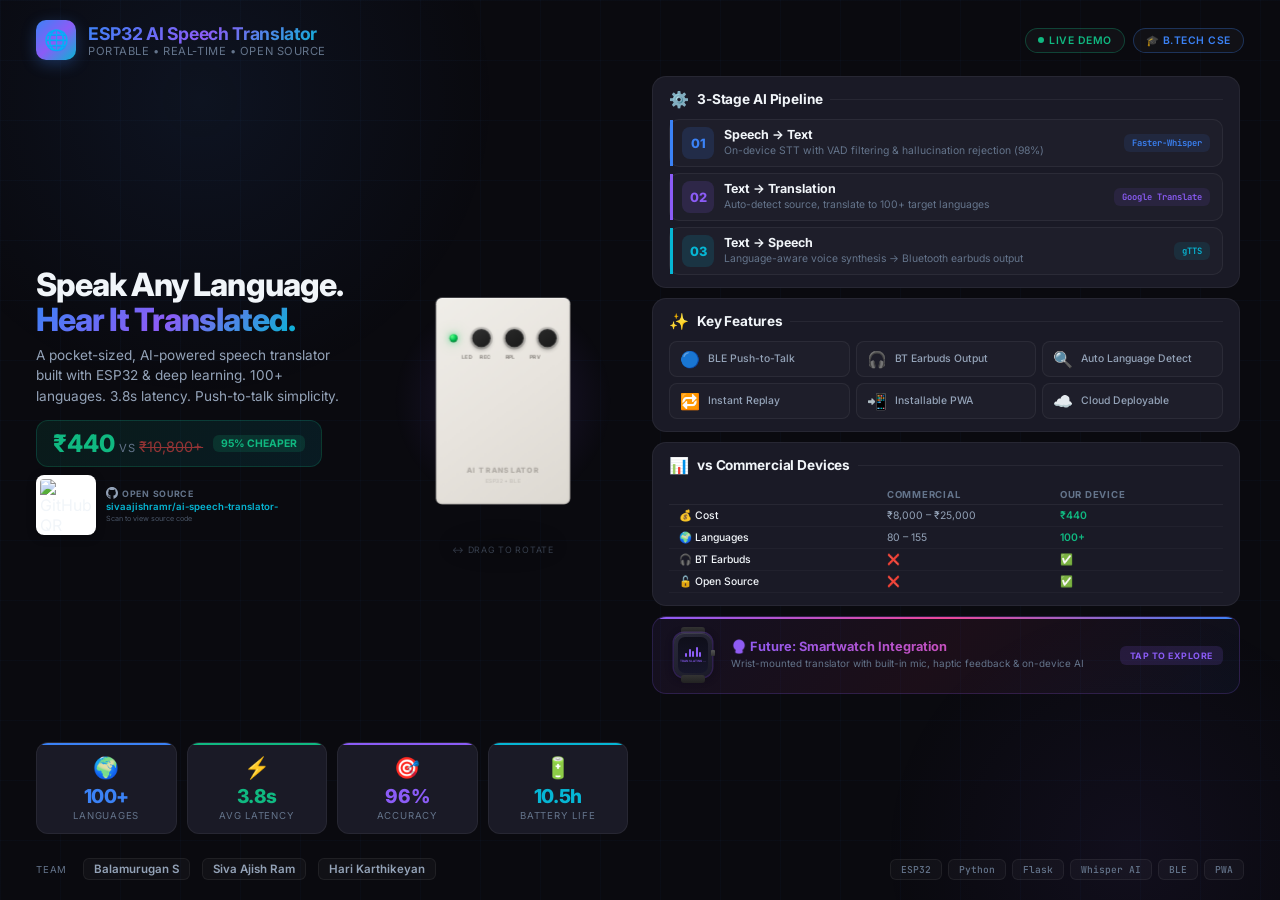
==== commit 708e5a5c: "fix: remove IEEE Paper badge from showcase" ====
--- a/docs/index.html
+++ b/docs/index.html
@@ -1471,7 +1471,6 @@
             <div class="top-badges">
                 <span class="badge badge-green"><span class="live-dot"></span> Live Demo</span>
                 <span class="badge badge-blue">🎓 B.Tech CSE</span>
-                <span class="badge badge-purple">📄 IEEE Paper</span>
             </div>
         </header>
 
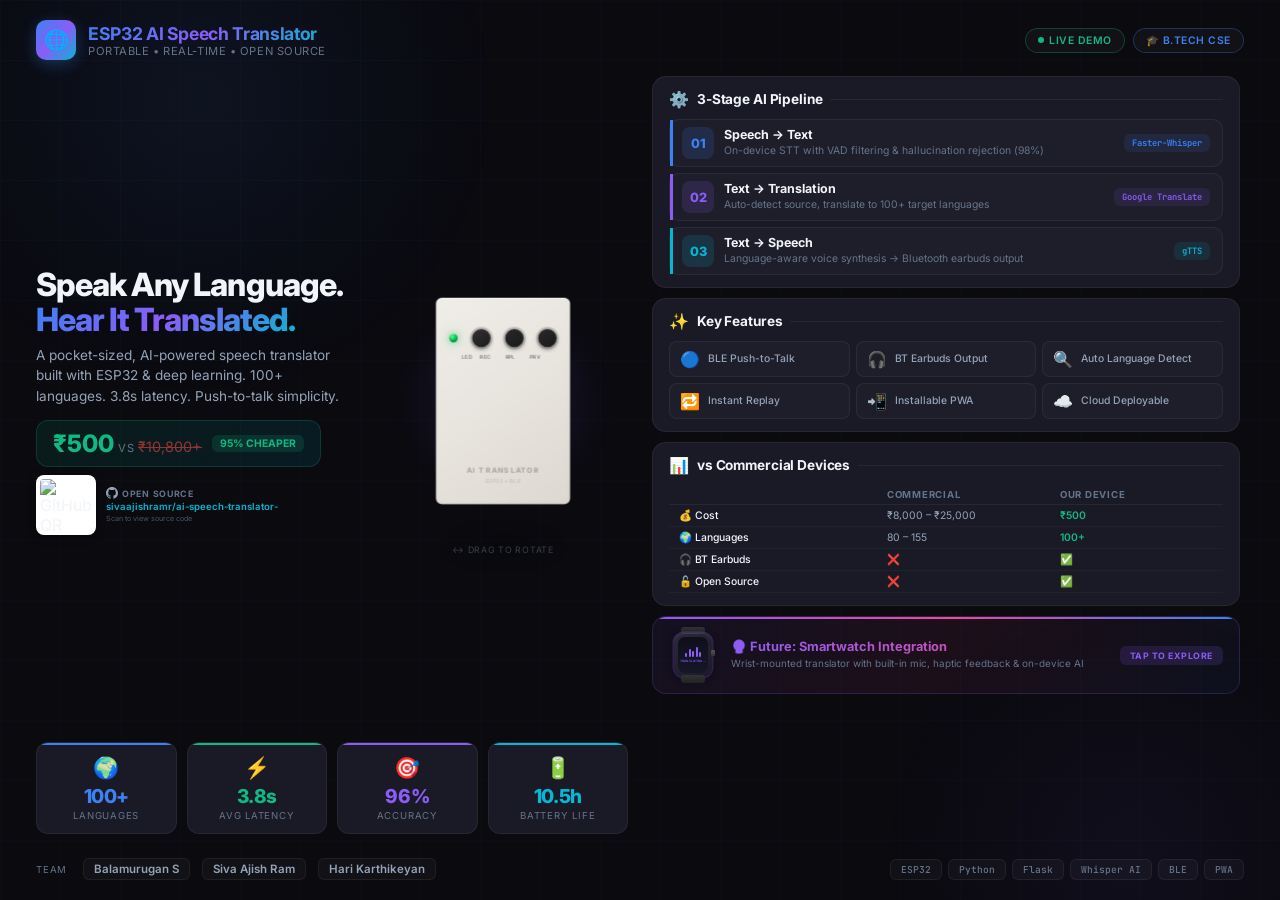
==== commit 028d00e8: "Update cost to Rs.500, add battery/power bank hardware, new A3 worksheet with teal theme" ====
--- a/docs/index.html
+++ b/docs/index.html
@@ -1451,6 +1451,66 @@
             color: var(--text-muted);
             opacity: 0.7;
         }
+
+        /* ═══════════════════════════════════════════
+           MOUSE GLOW & PARTICLE TRAIL
+           ═══════════════════════════════════════════ */
+        .mouse-glow {
+            position: fixed;
+            width: 280px;
+            height: 280px;
+            border-radius: 50%;
+            pointer-events: none;
+            z-index: 9999;
+            background: radial-gradient(
+                circle at center,
+                rgba(59, 130, 246, 0.12) 0%,
+                rgba(139, 92, 246, 0.08) 30%,
+                rgba(6, 182, 212, 0.04) 55%,
+                transparent 70%
+            );
+            transform: translate(-50%, -50%);
+            will-change: left, top;
+            mix-blend-mode: screen;
+            transition: opacity 0.4s ease;
+            opacity: 0;
+        }
+
+        .mouse-glow.active {
+            opacity: 1;
+        }
+
+        .mouse-glow-ring {
+            position: fixed;
+            width: 24px;
+            height: 24px;
+            border-radius: 50%;
+            pointer-events: none;
+            z-index: 10000;
+            border: 1.5px solid rgba(139, 92, 246, 0.35);
+            transform: translate(-50%, -50%);
+            will-change: left, top, transform;
+            transition: width 0.25s ease, height 0.25s ease, border-color 0.25s ease;
+            opacity: 0;
+        }
+
+        .mouse-glow-ring.active {
+            opacity: 1;
+        }
+
+        .mouse-glow-ring.hovering {
+            width: 40px;
+            height: 40px;
+            border-color: rgba(59, 130, 246, 0.5);
+        }
+
+        .mouse-particle {
+            position: fixed;
+            border-radius: 50%;
+            pointer-events: none;
+            z-index: 9998;
+            will-change: left, top, opacity, transform;
+        }
     </style>
 </head>
 <body>
@@ -1491,7 +1551,7 @@
                         </p>
                         <div class="hero-cost">
                             <div>
-                                <span class="price">₹440</span>
+                                <span class="price">₹500</span>
                                 <span class="vs">vs</span>
                                 <span class="old-price">₹10,800+</span>
                             </div>
@@ -1679,7 +1739,7 @@
 
                         <div class="comp-cell label-cell">💰 Cost</div>
                         <div class="comp-cell">₹8,000 – ₹25,000</div>
-                        <div class="comp-cell ours">₹440</div>
+                        <div class="comp-cell ours">₹500</div>
 
                         <div class="comp-cell label-cell">🌍 Languages</div>
                         <div class="comp-cell">80 – 155</div>
@@ -2179,6 +2239,143 @@
         closeBtn.addEventListener('click', closeInfo);
         backdrop.addEventListener('click', closeInfo);
         document.addEventListener('keydown', (e) => { if (e.key === 'Escape') closeInfo(); });
+
+        // ══════════════════════════════════════
+        //  MOUSE GLOW + PARTICLE TRAIL EFFECT
+        // ══════════════════════════════════════
+        (function initMouseEffect() {
+            // Create glow elements
+            const glow = document.createElement('div');
+            glow.className = 'mouse-glow';
+            document.body.appendChild(glow);
+
+            const ring = document.createElement('div');
+            ring.className = 'mouse-glow-ring';
+            document.body.appendChild(ring);
+
+            // Mouse position tracking with smooth interpolation
+            let mouseX = -200, mouseY = -200;
+            let glowX = -200, glowY = -200;
+            let ringX = -200, ringY = -200;
+            let isMouseOnPage = false;
+
+            // Particle pool
+            const particles = [];
+            const MAX_PARTICLES = 35;
+            let particleTimer = 0;
+            const PARTICLE_INTERVAL = 3; // spawn every N frames
+
+            // Color palette for particles
+            const PARTICLE_COLORS = [
+                'rgba(59, 130, 246, 0.6)',   // blue
+                'rgba(139, 92, 246, 0.6)',   // purple
+                'rgba(6, 182, 212, 0.5)',    // cyan
+                'rgba(236, 72, 153, 0.4)',   // pink
+                'rgba(16, 185, 129, 0.4)',   // green
+            ];
+
+            function createParticle(x, y) {
+                const el = document.createElement('div');
+                el.className = 'mouse-particle';
+                const size = Math.random() * 5 + 2;
+                const color = PARTICLE_COLORS[Math.floor(Math.random() * PARTICLE_COLORS.length)];
+                el.style.width = size + 'px';
+                el.style.height = size + 'px';
+                el.style.background = color;
+                el.style.boxShadow = `0 0 ${size * 2}px ${color}`;
+                document.body.appendChild(el);
+
+                return {
+                    el,
+                    x: x + (Math.random() - 0.5) * 16,
+                    y: y + (Math.random() - 0.5) * 16,
+                    vx: (Math.random() - 0.5) * 1.5,
+                    vy: (Math.random() - 0.5) * 1.5,
+                    life: 1,
+                    decay: Math.random() * 0.025 + 0.015,
+                    size
+                };
+            }
+
+            // Track mouse
+            document.addEventListener('mousemove', (e) => {
+                mouseX = e.clientX;
+                mouseY = e.clientY;
+                if (!isMouseOnPage) {
+                    isMouseOnPage = true;
+                    glow.classList.add('active');
+                    ring.classList.add('active');
+                    glowX = mouseX;
+                    glowY = mouseY;
+                    ringX = mouseX;
+                    ringY = mouseY;
+                }
+            });
+
+            document.addEventListener('mouseleave', () => {
+                isMouseOnPage = false;
+                glow.classList.remove('active');
+                ring.classList.remove('active');
+            });
+
+            // Detect hovering over interactive elements
+            document.addEventListener('mouseover', (e) => {
+                const target = e.target.closest('.stat-card, .pipeline-step, .feature-item, .future-card, .device-btn, .badge, .team-name, .tech-pill, a, button, [data-info]');
+                if (target) {
+                    ring.classList.add('hovering');
+                } else {
+                    ring.classList.remove('hovering');
+                }
+            });
+
+            // Animation loop
+            function animate() {
+                // Smooth glow follow (heavy lag for dreamy effect)
+                glowX += (mouseX - glowX) * 0.08;
+                glowY += (mouseY - glowY) * 0.08;
+                glow.style.left = glowX + 'px';
+                glow.style.top = glowY + 'px';
+
+                // Smooth ring follow (snappier)
+                ringX += (mouseX - ringX) * 0.18;
+                ringY += (mouseY - ringY) * 0.18;
+                ring.style.left = ringX + 'px';
+                ring.style.top = ringY + 'px';
+
+                // Spawn particles
+                if (isMouseOnPage) {
+                    particleTimer++;
+                    if (particleTimer >= PARTICLE_INTERVAL && particles.length < MAX_PARTICLES) {
+                        particleTimer = 0;
+                        particles.push(createParticle(mouseX, mouseY));
+                    }
+                }
+
+                // Update particles
+                for (let i = particles.length - 1; i >= 0; i--) {
+                    const p = particles[i];
+                    p.life -= p.decay;
+                    p.x += p.vx;
+                    p.y += p.vy;
+                    p.vx *= 0.97;
+                    p.vy *= 0.97;
+
+                    if (p.life <= 0) {
+                        p.el.remove();
+                        particles.splice(i, 1);
+                    } else {
+                        p.el.style.left = p.x + 'px';
+                        p.el.style.top = p.y + 'px';
+                        p.el.style.opacity = p.life;
+                        p.el.style.transform = `translate(-50%, -50%) scale(${p.life})`;
+                    }
+                }
+
+                requestAnimationFrame(animate);
+            }
+
+            animate();
+        })();
     })();
     </script>
 </body>
